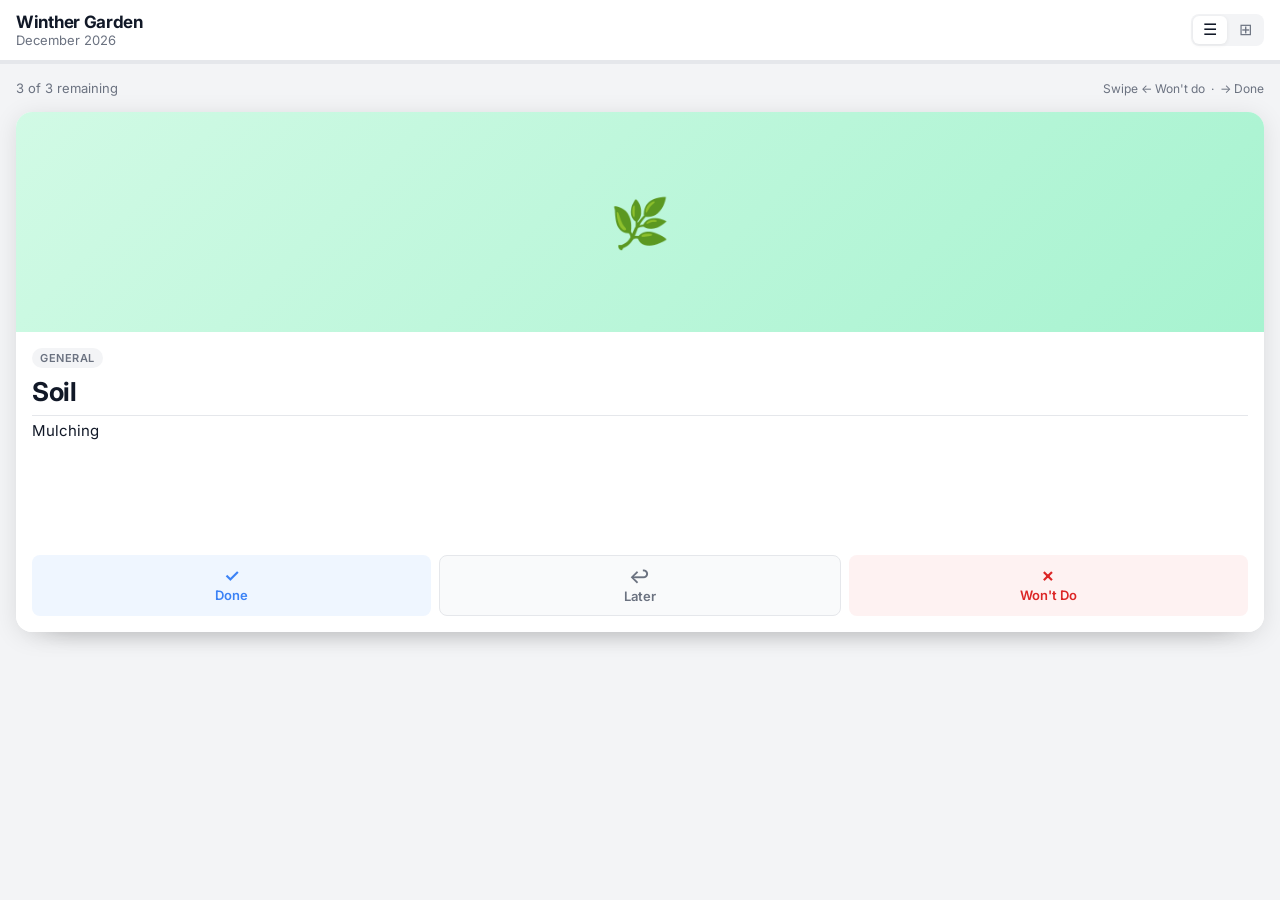
==== index.html @ db752d7e "Initial commit — Winther Garden seasonal care app" ====
<!DOCTYPE html>
<html lang="en">
<head>
  <meta charset="UTF-8">
  <meta name="viewport" content="width=device-width, initial-scale=1.0, viewport-fit=cover">
  <meta name="apple-mobile-web-app-capable" content="yes">
  <meta name="apple-mobile-web-app-status-bar-style" content="default">
  <meta name="theme-color" content="#ffffff">
  <title>Winther Garden</title>
  <link rel="stylesheet" href="styles.css">
</head>
<body>

  <header class="header">
    <div class="header-left">
      <span class="header-title">Winther Garden</span>
      <span class="header-month"></span>
    </div>
    <div class="header-right">
      <div class="view-toggle">
        <button class="view-btn active" data-view="stack" title="Stack view">☰</button>
        <button class="view-btn" data-view="grid" title="Grid view">⊞</button>
      </div>
    </div>
  </header>

  <div class="progress-bar">
    <div class="progress-fill" style="width:0%"></div>
  </div>

  <!-- Stack View -->
  <div id="stack-view">
    <div class="stack-meta">
      <span class="remaining"></span>
      <span class="stack-hint-inline" style="font-size:12px;color:var(--text-muted);">Swipe ← Won't do &nbsp;·&nbsp; → Done</span>
    </div>
    <div class="card-stage"></div>
    <div class="done-section"></div>
  </div>

  <!-- Grid View -->
  <div id="grid-view" style="display:none">
    <div class="month-nav">
      <button class="month-nav-btn prev-month">&#8249;</button>
      <div class="month-nav-label"></div>
      <button class="month-nav-btn next-month">&#8250;</button>
    </div>
    <div class="grid-filter"></div>
    <div class="grid-cards"></div>
  </div>

  <!-- Modal -->
  <div class="modal-overlay" id="modal-overlay">
    <div class="modal-sheet"></div>
  </div>

  <script src="app.js"></script>
</body>
</html>
---- styles.css ----
@import url('https://fonts.googleapis.com/css2?family=Inter:wght@300;400;500;600;700&display=swap');

*, *::before, *::after { box-sizing: border-box; margin: 0; padding: 0; }

:root {
  --primary: #3B82F6;
  --primary-dark: #2563EB;
  --secondary: #8B5CF6;
  --success: #16A34A;
  --warning: #D97706;
  --danger: #DC2626;
  --surface: #FFFFFF;
  --bg: #F3F4F6;
  --text: #111827;
  --text-muted: #6B7280;
  --border: #E5E7EB;
  --shadow: 0 4px 24px rgba(0,0,0,0.10);
  --shadow-sm: 0 1px 4px rgba(0,0,0,0.07);
  --radius: 16px;
  --radius-sm: 8px;
}

html { height: 100%; }

body {
  font-family: 'Inter', system-ui, sans-serif;
  background: var(--bg);
  color: var(--text);
  min-height: 100%;
  -webkit-font-smoothing: antialiased;
  overscroll-behavior: none;
}

/* ── HEADER ─────────────────────────────── */
.header {
  position: sticky;
  top: 0;
  z-index: 100;
  background: var(--surface);
  border-bottom: 1px solid var(--border);
  padding: 12px 16px;
  display: flex;
  align-items: center;
  justify-content: space-between;
  gap: 8px;
}

.header-left { display: flex; flex-direction: column; }
.header-title { font-size: 17px; font-weight: 700; letter-spacing: -0.3px; }
.header-month { font-size: 13px; color: var(--text-muted); font-weight: 400; }

.header-right { display: flex; align-items: center; gap: 8px; }

.view-toggle {
  display: flex;
  background: var(--bg);
  border-radius: 8px;
  padding: 2px;
  gap: 2px;
}

.view-btn {
  border: none;
  background: none;
  padding: 6px 10px;
  border-radius: 6px;
  cursor: pointer;
  font-size: 16px;
  color: var(--text-muted);
  transition: background 0.15s, color 0.15s;
  line-height: 1;
}
.view-btn.active {
  background: var(--surface);
  color: var(--text);
  box-shadow: var(--shadow-sm);
}

/* ── PROGRESS BAR ────────────────────────── */
.progress-bar {
  height: 3px;
  background: var(--border);
}
.progress-fill {
  height: 100%;
  background: var(--primary);
  transition: width 0.4s ease;
}

/* ── STACK VIEW ──────────────────────────── */
#stack-view {
  padding: 16px;
  min-height: calc(100vh - 120px);
}

.stack-meta {
  display: flex;
  justify-content: space-between;
  align-items: center;
  margin-bottom: 16px;
  font-size: 13px;
  color: var(--text-muted);
}

.stack-hint {
  font-size: 12px;
  color: var(--text-muted);
  text-align: center;
  margin-bottom: 12px;
  display: flex;
  align-items: center;
  justify-content: center;
  gap: 16px;
}
.hint-item { display: flex; align-items: center; gap: 4px; }

/* card wrapper for swipe */
.card-stage {
  position: relative;
  height: 480px;
  margin-bottom: 16px;
}

.card {
  position: absolute;
  inset: 0;
  background: var(--surface);
  border-radius: var(--radius);
  box-shadow: var(--shadow);
  overflow: hidden;
  display: flex;
  flex-direction: column;
  touch-action: none;
  user-select: none;
  cursor: grab;
  transition: box-shadow 0.2s;
}
.card:active { cursor: grabbing; }

.card.is-swiping { transition: none; }

.card.swipe-right {
  animation: swipeRight 0.35s ease forwards;
}
.card.swipe-left {
  animation: swipeLeft 0.35s ease forwards;
}
.card.animate-to-back {
  animation: cardToBack 0.65s cubic-bezier(0.25, 0.46, 0.45, 0.94) forwards;
  pointer-events: none;
}

@keyframes swipeRight {
  to { transform: translateX(110%) rotate(12deg); opacity: 0; }
}
@keyframes swipeLeft {
  to { transform: translateX(-110%) rotate(-12deg); opacity: 0; }
}

/* Card arcs right-and-up, dips behind the stack, settles at the back */
@keyframes cardToBack {
  0%   { transform: translate(0,    0)    rotate( 0deg) scale(1.00); z-index: 10; }
  28%  { transform: translate(90px, -24px) rotate(18deg) scale(0.92); z-index: 10; }
  29%  { transform: translate(90px, -24px) rotate(18deg) scale(0.92); z-index:  0; }
  60%  { transform: translate(24px,  32px) rotate( 5deg) scale(0.88); z-index:  0; }
  100% { transform: translate(0,    14px) rotate( 0deg) scale(0.93); z-index:  0; }
}

/* stacked cards peek */
.card:nth-child(2) {
  transform: translateY(6px) scale(0.97);
  z-index: 1;
}
.card:nth-child(3) {
  transform: translateY(12px) scale(0.94);
  z-index: 0;
}
.card:nth-child(n+4) {
  transform: translateY(14px) scale(0.93);
  z-index: -1;
  opacity: 0;
}

/* swipe indicator overlays */
.swipe-indicator {
  position: absolute;
  top: 20px;
  font-size: 22px;
  font-weight: 700;
  padding: 6px 14px;
  border-radius: 8px;
  border-width: 3px;
  border-style: solid;
  opacity: 0;
  transition: opacity 0.1s;
  z-index: 10;
  pointer-events: none;
}
.swipe-indicator.done-label {
  left: 20px;
  color: var(--primary);
  border-color: var(--primary);
  background: rgba(59,130,246,0.08);
}
.swipe-indicator.skip-label {
  right: 20px;
  color: var(--danger);
  border-color: var(--danger);
  background: rgba(220,38,38,0.08);
}

.card-photo {
  width: 100%;
  height: 220px;
  object-fit: cover;
  background: #D1FAE5;
  flex-shrink: 0;
}
.card-photo-placeholder {
  width: 100%;
  height: 220px;
  background: linear-gradient(135deg, #D1FAE5 0%, #A7F3D0 100%);
  display: flex;
  align-items: center;
  justify-content: center;
  font-size: 48px;
  font-weight: 700;
  color: #059669;
  flex-shrink: 0;
}

.card-body {
  padding: 16px;
  flex: 1;
  display: flex;
  flex-direction: column;
  gap: 8px;
  overflow-y: auto;
}

.card-badge {
  display: inline-block;
  font-size: 11px;
  font-weight: 600;
  text-transform: uppercase;
  letter-spacing: 0.5px;
  padding: 3px 8px;
  border-radius: 99px;
  background: var(--bg);
  color: var(--text-muted);
  align-self: flex-start;
}

.card-name {
  font-size: 22px;
  font-weight: 700;
  letter-spacing: -0.5px;
  line-height: 1.2;
}

.card-scientific {
  font-size: 13px;
  font-style: italic;
  color: var(--text-muted);
}

.card-task {
  font-size: 15px;
  line-height: 1.5;
  color: var(--text);
  flex: 1;
  padding-top: 4px;
  border-top: 1px solid var(--border);
}

.card-actions {
  display: flex;
  gap: 8px;
  padding: 12px 16px 16px;
  background: var(--surface);
}

.action-btn {
  flex: 1;
  border: none;
  border-radius: var(--radius-sm);
  padding: 12px 8px;
  font-size: 13px;
  font-weight: 600;
  cursor: pointer;
  transition: opacity 0.15s, transform 0.1s;
  font-family: inherit;
  display: flex;
  flex-direction: column;
  align-items: center;
  gap: 4px;
  line-height: 1;
}
.action-btn:active { transform: scale(0.96); }
.action-btn .btn-icon { font-size: 18px; }

.btn-done     { background: #EFF6FF; color: var(--primary); }
.btn-later    { background: #F9FAFB; color: var(--text-muted); border: 1px solid var(--border); }
.btn-skip     { background: #FEF2F2; color: var(--danger); }

/* Done section */
.done-section {
  margin-top: 8px;
}
.done-section-title {
  font-size: 13px;
  font-weight: 600;
  color: var(--text-muted);
  text-transform: uppercase;
  letter-spacing: 0.5px;
  margin-bottom: 12px;
  display: flex;
  align-items: center;
  gap: 8px;
}
.done-section-title::after {
  content: '';
  flex: 1;
  height: 1px;
  background: var(--border);
}

.done-list { display: flex; flex-direction: column; gap: 8px; }

.done-card {
  background: var(--surface);
  border-radius: var(--radius-sm);
  padding: 12px;
  display: flex;
  align-items: center;
  gap: 12px;
  opacity: 0.7;
  box-shadow: var(--shadow-sm);
}
.done-card-img {
  width: 44px;
  height: 44px;
  border-radius: 8px;
  object-fit: cover;
  flex-shrink: 0;
  background: #D1FAE5;
}
.done-card-info { flex: 1; }
.done-card-name { font-size: 14px; font-weight: 600; }
.done-card-status { font-size: 12px; color: var(--text-muted); }
.status-done { color: var(--primary); }
.status-wont { color: var(--danger); }

.empty-state {
  text-align: center;
  padding: 48px 24px;
  color: var(--text-muted);
}
.empty-state-icon { font-size: 48px; margin-bottom: 12px; }
.empty-state-title { font-size: 18px; font-weight: 600; color: var(--text); margin-bottom: 8px; }
.empty-state-text { font-size: 14px; line-height: 1.5; }

/* ── GRID VIEW ───────────────────────────── */
#grid-view {
  padding: 16px;
  display: none;
}

.month-nav {
  display: flex;
  align-items: center;
  justify-content: center;
  gap: 16px;
  margin-bottom: 16px;
}
.month-nav-btn {
  border: none;
  background: var(--surface);
  border-radius: var(--radius-sm);
  width: 36px;
  height: 36px;
  font-size: 18px;
  cursor: pointer;
  display: flex;
  align-items: center;
  justify-content: center;
  box-shadow: var(--shadow-sm);
  color: var(--text);
  transition: background 0.15s;
}
.month-nav-btn:hover { background: var(--bg); }
.month-nav-btn:disabled { opacity: 0.3; cursor: default; }

.month-nav-label {
  font-size: 16px;
  font-weight: 700;
  min-width: 160px;
  text-align: center;
}
.month-nav-current { color: var(--primary); }

.grid-filter {
  display: flex;
  gap: 6px;
  flex-wrap: wrap;
  margin-bottom: 16px;
  justify-content: center;
}
.filter-chip {
  border: 1px solid var(--border);
  background: var(--surface);
  border-radius: 99px;
  padding: 5px 12px;
  font-size: 12px;
  font-weight: 500;
  cursor: pointer;
  color: var(--text-muted);
  transition: all 0.15s;
}
.filter-chip.active {
  background: var(--primary);
  border-color: var(--primary);
  color: white;
}

.grid-cards {
  display: grid;
  grid-template-columns: repeat(2, 1fr);
  gap: 12px;
}

@media (min-width: 600px) {
  .grid-cards { grid-template-columns: repeat(3, 1fr); }
}

.mini-card {
  background: var(--surface);
  border-radius: var(--radius-sm);
  overflow: hidden;
  box-shadow: var(--shadow-sm);
  cursor: pointer;
  transition: transform 0.15s, box-shadow 0.15s;
  position: relative;
}
.mini-card:active { transform: scale(0.97); }
.mini-card:hover { box-shadow: var(--shadow); }

.mini-card.state-done    { opacity: 0.6; }
.mini-card.state-wont_do { opacity: 0.5; }
.mini-card.state-pending { opacity: 1; }

.mini-card-photo {
  width: 100%;
  height: 90px;
  object-fit: cover;
  background: #D1FAE5;
  display: block;
}
.mini-card-placeholder {
  width: 100%;
  height: 90px;
  background: linear-gradient(135deg, #D1FAE5 0%, #A7F3D0 100%);
  display: flex;
  align-items: center;
  justify-content: center;
  font-size: 28px;
  font-weight: 700;
  color: #059669;
}

.mini-card-body { padding: 8px; }
.mini-card-name { font-size: 13px; font-weight: 600; line-height: 1.3; }
.mini-card-task { font-size: 11px; color: var(--text-muted); line-height: 1.4; margin-top: 3px; display: -webkit-box; -webkit-line-clamp: 2; -webkit-box-orient: vertical; overflow: hidden; }

.mini-card-status-badge {
  position: absolute;
  top: 6px;
  right: 6px;
  width: 24px;
  height: 24px;
  border-radius: 50%;
  display: flex;
  align-items: center;
  justify-content: center;
  font-size: 12px;
  font-weight: 700;
}
.badge-done    { background: var(--primary); color: white; }
.badge-wont_do { background: var(--danger); color: white; }
.badge-later   { background: var(--warning); color: white; }

/* ── MINI CARD MODAL (tap in grid) ─────── */
.modal-overlay {
  position: fixed;
  inset: 0;
  background: rgba(0,0,0,0.5);
  z-index: 200;
  display: flex;
  align-items: flex-end;
  opacity: 0;
  pointer-events: none;
  transition: opacity 0.25s;
}
.modal-overlay.open {
  opacity: 1;
  pointer-events: all;
}
.modal-sheet {
  background: var(--surface);
  border-radius: 20px 20px 0 0;
  width: 100%;
  max-height: 80vh;
  overflow-y: auto;
  transform: translateY(100%);
  transition: transform 0.3s ease;
}
.modal-overlay.open .modal-sheet {
  transform: translateY(0);
}

.modal-handle {
  width: 36px;
  height: 4px;
  background: var(--border);
  border-radius: 2px;
  margin: 12px auto 0;
}

.modal-photo {
  width: 100%;
  height: 200px;
  object-fit: cover;
  background: #D1FAE5;
}
.modal-placeholder {
  width: 100%;
  height: 200px;
  background: linear-gradient(135deg, #D1FAE5, #A7F3D0);
  display: flex;
  align-items: center;
  justify-content: center;
  font-size: 56px;
  font-weight: 700;
  color: #059669;
}

.modal-content { padding: 20px; }
.modal-badge { font-size: 11px; font-weight: 600; text-transform: uppercase; letter-spacing: 0.5px; color: var(--text-muted); }
.modal-name { font-size: 24px; font-weight: 700; margin-top: 4px; }
.modal-scientific { font-size: 13px; font-style: italic; color: var(--text-muted); margin-top: 2px; }
.modal-task { font-size: 15px; line-height: 1.5; margin-top: 16px; padding-top: 16px; border-top: 1px solid var(--border); }

.modal-actions {
  display: flex;
  gap: 8px;
  padding: 16px 20px 32px;
}

/* Responsive tweaks */
@media (min-width: 480px) {
  .card-stage { height: 520px; }
  .card-name { font-size: 26px; }
}
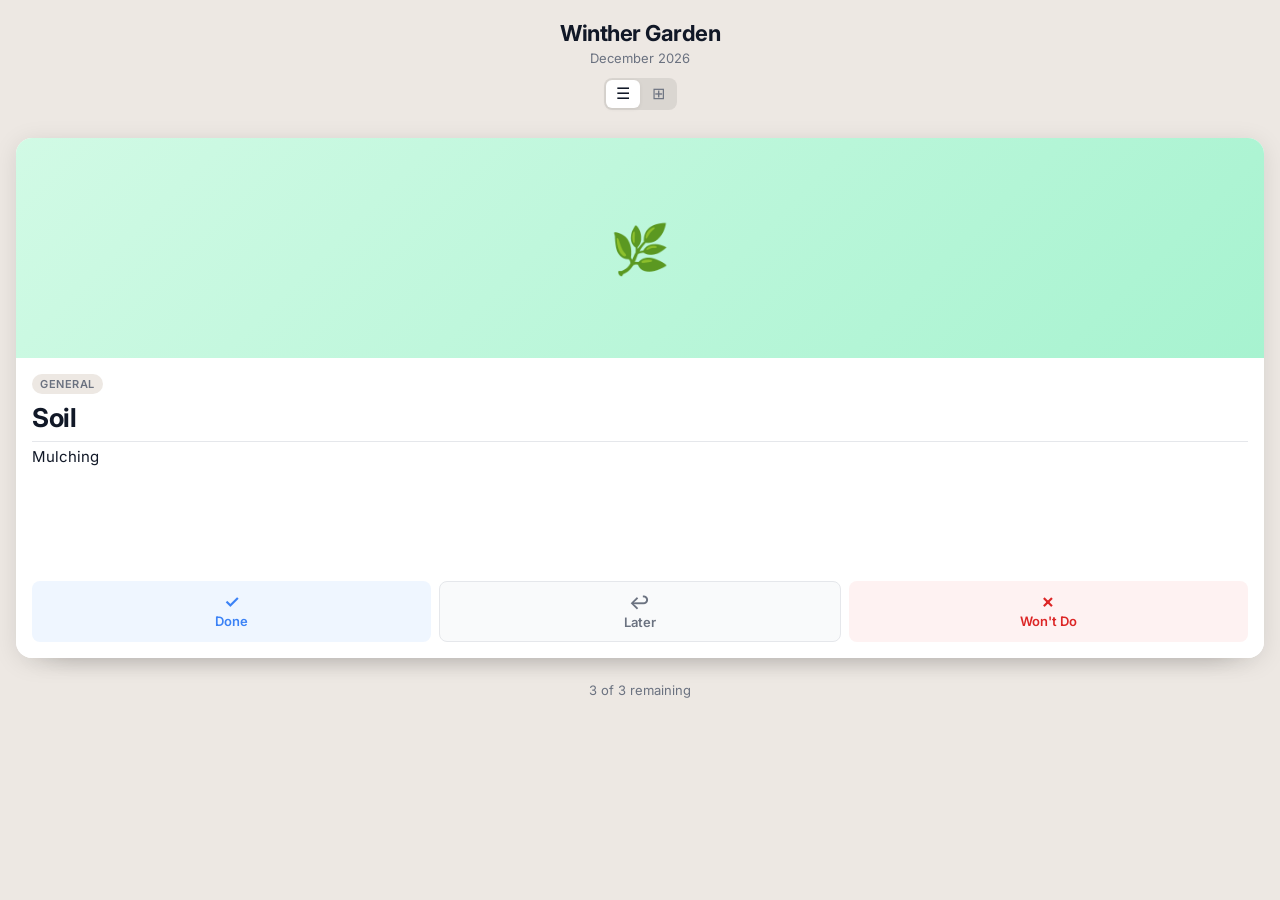
==== commit 0b067fe6: "Design refresh: warm greige palette, simplified header, cleaner UI - Rework header to vertical layou" ====
--- a/index.html
+++ b/index.html
@@ -5,36 +5,25 @@
   <meta name="viewport" content="width=device-width, initial-scale=1.0, viewport-fit=cover">
   <meta name="apple-mobile-web-app-capable" content="yes">
   <meta name="apple-mobile-web-app-status-bar-style" content="default">
-  <meta name="theme-color" content="#ffffff">
+  <meta name="theme-color" content="#EDE8E3">
   <title>Winther Garden</title>
   <link rel="stylesheet" href="styles.css">
 </head>
 <body>
 
   <header class="header">
-    <div class="header-left">
-      <span class="header-title">Winther Garden</span>
-      <span class="header-month"></span>
-    </div>
-    <div class="header-right">
-      <div class="view-toggle">
-        <button class="view-btn active" data-view="stack" title="Stack view">☰</button>
-        <button class="view-btn" data-view="grid" title="Grid view">⊞</button>
-      </div>
+    <span class="header-title">Winther Garden</span>
+    <span class="header-month"></span>
+    <div class="view-toggle">
+      <button class="view-btn active" data-view="stack" title="Stack view">☰</button>
+      <button class="view-btn" data-view="grid" title="Grid view">⊞</button>
     </div>
   </header>
 
-  <div class="progress-bar">
-    <div class="progress-fill" style="width:0%"></div>
-  </div>
-
   <!-- Stack View -->
   <div id="stack-view">
-    <div class="stack-meta">
-      <span class="remaining"></span>
-      <span class="stack-hint-inline" style="font-size:12px;color:var(--text-muted);">Swipe ← Won't do &nbsp;·&nbsp; → Done</span>
-    </div>
     <div class="card-stage"></div>
+    <span class="remaining"></span>
     <div class="done-section"></div>
   </div>
 
--- a/styles.css
+++ b/styles.css
@@ -10,7 +10,7 @@
   --warning: #D97706;
   --danger: #DC2626;
   --surface: #FFFFFF;
-  --bg: #F3F4F6;
+  --bg: #EDE8E3;
   --text: #111827;
   --text-muted: #6B7280;
   --border: #E5E7EB;
@@ -36,24 +36,20 @@
   position: sticky;
   top: 0;
   z-index: 100;
-  background: var(--surface);
-  border-bottom: 1px solid var(--border);
-  padding: 12px 16px;
-  display: flex;
-  align-items: center;
-  justify-content: space-between;
-  gap: 8px;
-}
-
-.header-left { display: flex; flex-direction: column; }
-.header-title { font-size: 17px; font-weight: 700; letter-spacing: -0.3px; }
-.header-month { font-size: 13px; color: var(--text-muted); font-weight: 400; }
-
-.header-right { display: flex; align-items: center; gap: 8px; }
+  background: transparent;
+  padding: 20px 16px 12px;
+  display: flex;
+  flex-direction: column;
+  align-items: center;
+  gap: 4px;
+}
+
+.header-title { font-size: 22px; font-weight: 700; letter-spacing: -0.5px; }
+.header-month { font-size: 13px; color: var(--text-muted); font-weight: 400; margin-bottom: 8px; }
 
 .view-toggle {
   display: flex;
-  background: var(--bg);
+  background: rgba(0,0,0,0.08);
   border-radius: 8px;
   padding: 2px;
   gap: 2px;
@@ -76,43 +72,19 @@
   box-shadow: var(--shadow-sm);
 }
 
-/* ── PROGRESS BAR ────────────────────────── */
-.progress-bar {
-  height: 3px;
-  background: var(--border);
-}
-.progress-fill {
-  height: 100%;
-  background: var(--primary);
-  transition: width 0.4s ease;
-}
-
 /* ── STACK VIEW ──────────────────────────── */
 #stack-view {
   padding: 16px;
-  min-height: calc(100vh - 120px);
-}
-
-.stack-meta {
-  display: flex;
-  justify-content: space-between;
-  align-items: center;
-  margin-bottom: 16px;
+  min-height: calc(100vh - 140px);
+}
+
+.remaining {
+  display: block;
+  text-align: center;
   font-size: 13px;
   color: var(--text-muted);
-}
-
-.stack-hint {
-  font-size: 12px;
-  color: var(--text-muted);
-  text-align: center;
-  margin-bottom: 12px;
-  display: flex;
-  align-items: center;
-  justify-content: center;
-  gap: 16px;
-}
-.hint-item { display: flex; align-items: center; gap: 4px; }
+  padding: 8px 0 16px;
+}
 
 /* card wrapper for swipe */
 .card-stage {
@@ -336,6 +308,35 @@
   gap: 12px;
   opacity: 0.7;
   box-shadow: var(--shadow-sm);
+  position: relative;
+  overflow: hidden;
+  cursor: grab;
+  touch-action: none;
+  user-select: none;
+}
+.done-card.is-swiping { transition: none; cursor: grabbing; }
+
+.done-hint {
+  position: absolute;
+  top: 0; bottom: 0;
+  display: flex;
+  align-items: center;
+  padding: 0 14px;
+  font-size: 12px;
+  font-weight: 700;
+  opacity: 0;
+  pointer-events: none;
+  white-space: nowrap;
+}
+.reopen-hint {
+  left: 0;
+  color: var(--primary);
+  background: rgba(59,130,246,0.12);
+}
+.toggle-hint {
+  right: 0;
+  color: var(--text-muted);
+  background: rgba(107,114,128,0.10);
 }
 .done-card-img {
   width: 44px;
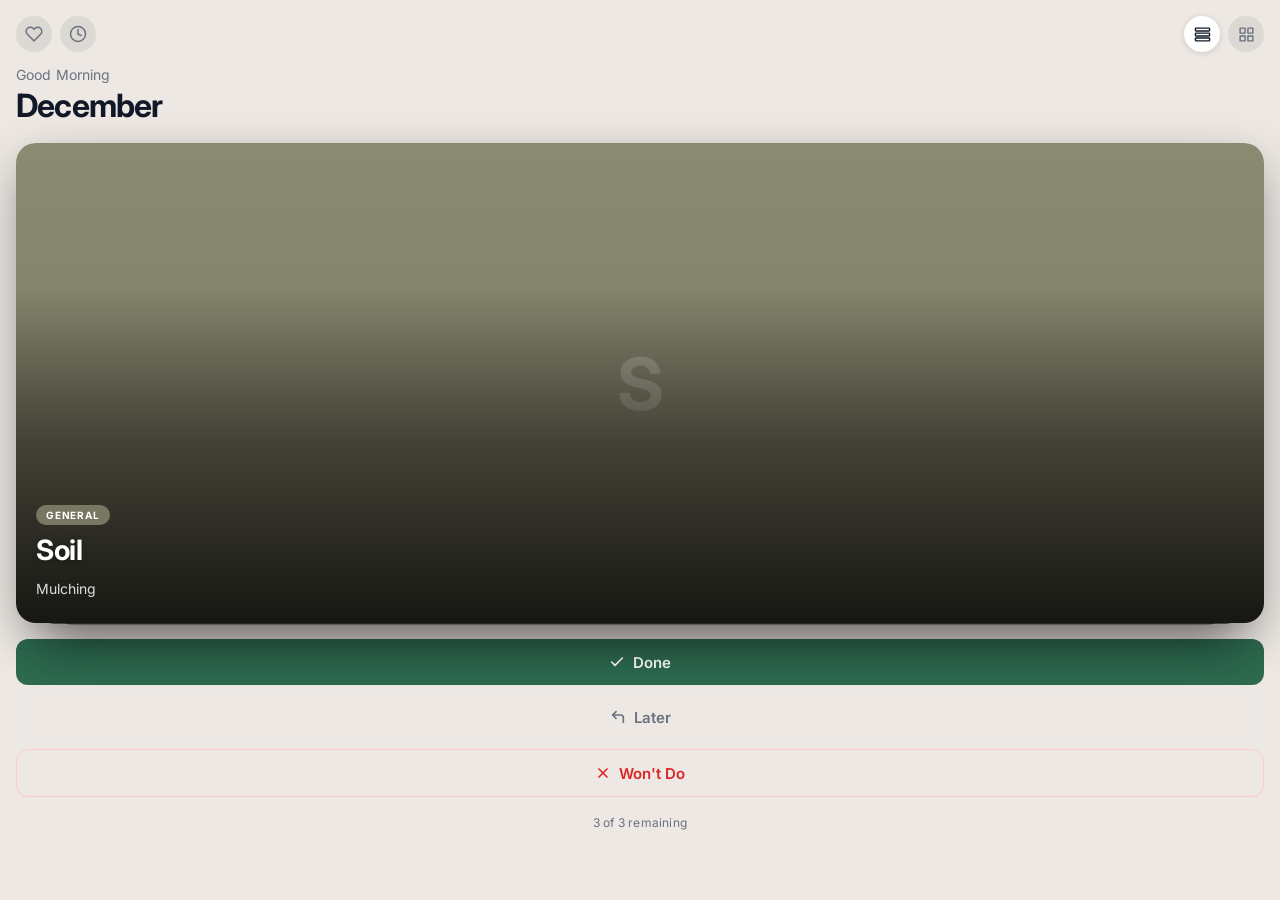
==== commit 41ceb545: "Layer 1: Visual Polish — full-bleed cards, redesigned header & actions - Header: time-aware greeting" ====
--- a/index.html
+++ b/index.html
@@ -12,17 +12,45 @@
 <body>
 
   <header class="header">
-    <span class="header-title">Winther Garden</span>
-    <span class="header-month"></span>
-    <div class="view-toggle">
-      <button class="view-btn active" data-view="stack" title="Stack view">☰</button>
-      <button class="view-btn" data-view="grid" title="Grid view">⊞</button>
+    <div class="header-top">
+      <div class="header-left">
+        <button class="header-icon-btn" title="Favorites">
+          <svg width="18" height="18" viewBox="0 0 24 24" fill="none" stroke="currentColor" stroke-width="2" stroke-linecap="round" stroke-linejoin="round"><path d="M20.84 4.61a5.5 5.5 0 0 0-7.78 0L12 5.67l-1.06-1.06a5.5 5.5 0 0 0-7.78 7.78l1.06 1.06L12 21.23l7.78-7.78 1.06-1.06a5.5 5.5 0 0 0 0-7.78z"/></svg>
+        </button>
+        <button class="header-icon-btn" title="Browse months" id="btn-history">
+          <svg width="18" height="18" viewBox="0 0 24 24" fill="none" stroke="currentColor" stroke-width="2" stroke-linecap="round" stroke-linejoin="round"><circle cx="12" cy="12" r="10"/><polyline points="12 6 12 12 16 14"/></svg>
+        </button>
+      </div>
+      <div class="header-right">
+        <button class="view-btn active" data-view="stack" title="Stack view">
+          <svg width="17" height="17" viewBox="0 0 24 24" fill="none" stroke="currentColor" stroke-width="2" stroke-linecap="round" stroke-linejoin="round"><rect x="2" y="3" width="20" height="4" rx="1"/><rect x="2" y="10" width="20" height="4" rx="1"/><rect x="2" y="17" width="20" height="4" rx="1"/></svg>
+        </button>
+        <button class="view-btn" data-view="grid" title="Grid view">
+          <svg width="17" height="17" viewBox="0 0 24 24" fill="none" stroke="currentColor" stroke-width="2" stroke-linecap="round" stroke-linejoin="round"><rect x="3" y="3" width="7" height="7"/><rect x="14" y="3" width="7" height="7"/><rect x="3" y="14" width="7" height="7"/><rect x="14" y="14" width="7" height="7"/></svg>
+        </button>
+      </div>
     </div>
+    <div class="header-greeting"></div>
+    <div class="header-month-name"></div>
   </header>
 
   <!-- Stack View -->
   <div id="stack-view">
     <div class="card-stage"></div>
+    <div class="stack-actions" style="display:none">
+      <button class="action-btn btn-done" data-action="done">
+        <span class="btn-icon"><svg width="16" height="16" viewBox="0 0 24 24" fill="none" stroke="currentColor" stroke-width="2.5" stroke-linecap="round" stroke-linejoin="round"><polyline points="20 6 9 17 4 12"/></svg></span>
+        Done
+      </button>
+      <button class="action-btn btn-later" data-action="later">
+        <span class="btn-icon"><svg width="16" height="16" viewBox="0 0 24 24" fill="none" stroke="currentColor" stroke-width="2.5" stroke-linecap="round" stroke-linejoin="round"><polyline points="9 14 4 9 9 4"/><path d="M20 20v-7a4 4 0 0 0-4-4H4"/></svg></span>
+        Later
+      </button>
+      <button class="action-btn btn-skip" data-action="wont_do">
+        <span class="btn-icon"><svg width="16" height="16" viewBox="0 0 24 24" fill="none" stroke="currentColor" stroke-width="2.5" stroke-linecap="round" stroke-linejoin="round"><line x1="18" y1="6" x2="6" y2="18"/><line x1="6" y1="6" x2="18" y2="18"/></svg></span>
+        Won't Do
+      </button>
+    </div>
     <span class="remaining"></span>
     <div class="done-section"></div>
   </div>
--- a/styles.css
+++ b/styles.css
@@ -5,7 +5,6 @@
 :root {
   --primary: #3B82F6;
   --primary-dark: #2563EB;
-  --secondary: #8B5CF6;
   --success: #16A34A;
   --warning: #D97706;
   --danger: #DC2626;
@@ -14,10 +13,26 @@
   --text: #111827;
   --text-muted: #6B7280;
   --border: #E5E7EB;
-  --shadow: 0 4px 24px rgba(0,0,0,0.10);
+  --shadow: 0 8px 32px rgba(0,0,0,0.16);
   --shadow-sm: 0 1px 4px rgba(0,0,0,0.07);
+  --shadow-card: 0 16px 48px rgba(0,0,0,0.24);
+  --radius-sm: 8px;
+  --radius-md: 12px;
+  --radius-lg: 20px;
+  --radius-xl: 24px;
   --radius: 16px;
-  --radius-sm: 8px;
+
+  /* Category palette */
+  --cat-general:      #8A8A72;
+  --cat-trees:        #2D6A4F;
+  --cat-shrubs:       #B8829A;
+  --cat-edibles:      #C8704A;
+  --cat-evergreens:   #3A7D44;
+  --cat-ferns:        #5C8A5A;
+  --cat-grasses:      #A08E5A;
+  --cat-vine:         #6B8E6B;
+  --cat-groundcovers: #7B9E87;
+  --cat-perennials:   #7C6FAD;
 }
 
 html { height: 100%; }
@@ -33,90 +48,112 @@
 
 /* ── HEADER ─────────────────────────────── */
 .header {
-  position: sticky;
-  top: 0;
-  z-index: 100;
-  background: transparent;
-  padding: 20px 16px 12px;
+  padding: 16px 16px 20px;
   display: flex;
   flex-direction: column;
-  align-items: center;
-  gap: 4px;
-}
-
-.header-title { font-size: 22px; font-weight: 700; letter-spacing: -0.5px; }
-.header-month { font-size: 13px; color: var(--text-muted); font-weight: 400; margin-bottom: 8px; }
-
-.view-toggle {
-  display: flex;
-  background: rgba(0,0,0,0.08);
-  border-radius: 8px;
-  padding: 2px;
   gap: 2px;
 }
 
+.header-top {
+  display: flex;
+  justify-content: space-between;
+  align-items: center;
+  margin-bottom: 14px;
+}
+
+.header-left,
+.header-right {
+  display: flex;
+  gap: 8px;
+}
+
+.header-icon-btn {
+  width: 36px;
+  height: 36px;
+  border-radius: 50%;
+  border: none;
+  background: rgba(0,0,0,0.07);
+  cursor: pointer;
+  display: flex;
+  align-items: center;
+  justify-content: center;
+  color: var(--text-muted);
+  transition: background 0.15s;
+}
+.header-icon-btn:active { background: rgba(0,0,0,0.14); }
+
+.header-greeting {
+  font-size: 14px;
+  font-weight: 400;
+  color: var(--text-muted);
+  letter-spacing: 0.1px;
+  line-height: 1;
+}
+
+.header-month-name {
+  font-size: 32px;
+  font-weight: 700;
+  letter-spacing: -0.8px;
+  color: var(--text);
+  line-height: 1.1;
+  margin-top: 4px;
+}
+
 .view-btn {
+  width: 36px;
+  height: 36px;
+  border-radius: 50%;
   border: none;
-  background: none;
-  padding: 6px 10px;
-  border-radius: 6px;
+  background: rgba(0,0,0,0.07);
   cursor: pointer;
-  font-size: 16px;
-  color: var(--text-muted);
-  transition: background 0.15s, color 0.15s;
-  line-height: 1;
+  display: flex;
+  align-items: center;
+  justify-content: center;
+  color: var(--text-muted);
+  transition: background 0.15s, color 0.15s, box-shadow 0.15s;
 }
 .view-btn.active {
   background: var(--surface);
   color: var(--text);
-  box-shadow: var(--shadow-sm);
+  box-shadow: 0 1px 6px rgba(0,0,0,0.14);
 }
 
 /* ── STACK VIEW ──────────────────────────── */
 #stack-view {
-  padding: 16px;
-  min-height: calc(100vh - 140px);
+  padding: 0 16px 32px;
 }
 
 .remaining {
   display: block;
   text-align: center;
-  font-size: 13px;
-  color: var(--text-muted);
-  padding: 8px 0 16px;
-}
-
-/* card wrapper for swipe */
+  font-size: 12px;
+  color: var(--text-muted);
+  padding: 14px 0 6px;
+  letter-spacing: 0.2px;
+}
+
+/* Card stage */
 .card-stage {
   position: relative;
-  height: 480px;
-  margin-bottom: 16px;
-}
-
+  height: 440px;
+}
+
+/* ── CARD (full-bleed) ───────────────────── */
 .card {
   position: absolute;
   inset: 0;
-  background: var(--surface);
-  border-radius: var(--radius);
-  box-shadow: var(--shadow);
+  border-radius: var(--radius-lg);
+  box-shadow: var(--shadow-card);
   overflow: hidden;
-  display: flex;
-  flex-direction: column;
   touch-action: none;
   user-select: none;
   cursor: grab;
-  transition: box-shadow 0.2s;
 }
 .card:active { cursor: grabbing; }
-
 .card.is-swiping { transition: none; }
 
-.card.swipe-right {
-  animation: swipeRight 0.35s ease forwards;
-}
-.card.swipe-left {
-  animation: swipeLeft 0.35s ease forwards;
-}
+.card.swipe-right { animation: swipeRight 0.35s ease forwards; }
+.card.swipe-left  { animation: swipeLeft  0.35s ease forwards; }
 .card.animate-to-back {
   animation: cardToBack 0.65s cubic-bezier(0.25, 0.46, 0.45, 0.94) forwards;
   pointer-events: none;
@@ -128,164 +165,207 @@
 @keyframes swipeLeft {
   to { transform: translateX(-110%) rotate(-12deg); opacity: 0; }
 }
-
-/* Card arcs right-and-up, dips behind the stack, settles at the back */
 @keyframes cardToBack {
-  0%   { transform: translate(0,    0)    rotate( 0deg) scale(1.00); z-index: 10; }
+  0%   { transform: translate(0,    0)     rotate( 0deg) scale(1.00); z-index: 10; }
   28%  { transform: translate(90px, -24px) rotate(18deg) scale(0.92); z-index: 10; }
   29%  { transform: translate(90px, -24px) rotate(18deg) scale(0.92); z-index:  0; }
   60%  { transform: translate(24px,  32px) rotate( 5deg) scale(0.88); z-index:  0; }
-  100% { transform: translate(0,    14px) rotate( 0deg) scale(0.93); z-index:  0; }
-}
-
-/* stacked cards peek */
-.card:nth-child(2) {
-  transform: translateY(6px) scale(0.97);
+  100% { transform: translate(0,    14px)  rotate( 0deg) scale(0.93); z-index:  0; }
+}
+
+/* Stacked peek effect */
+.card:nth-child(2) { transform: translateY(8px)  scale(0.97); z-index: 1; }
+.card:nth-child(3) { transform: translateY(16px) scale(0.94); z-index: 0; }
+.card:nth-child(n+4) { transform: translateY(18px) scale(0.93); z-index: -1; opacity: 0; }
+
+/* Background photo / color fill */
+.card-photo {
+  position: absolute;
+  inset: 0;
+  width: 100%;
+  height: 100%;
+  object-fit: cover;
+  z-index: 0;
+  pointer-events: none;
+  display: block;
+}
+.card-photo-placeholder {
+  position: absolute;
+  inset: 0;
+  z-index: 0;
+  display: flex;
+  align-items: center;
+  justify-content: center;
+  font-size: 72px;
+  font-weight: 700;
+  color: rgba(255,255,255,0.25);
+  pointer-events: none;
+}
+
+/* Gradient scrim */
+.card-scrim {
+  position: absolute;
+  inset: 0;
   z-index: 1;
-}
-.card:nth-child(3) {
-  transform: translateY(12px) scale(0.94);
-  z-index: 0;
-}
-.card:nth-child(n+4) {
-  transform: translateY(14px) scale(0.93);
-  z-index: -1;
+  background: linear-gradient(
+    to bottom,
+    rgba(0,0,0,0.00) 0%,
+    rgba(0,0,0,0.04) 30%,
+    rgba(0,0,0,0.52) 62%,
+    rgba(0,0,0,0.84) 100%
+  );
+  pointer-events: none;
+}
+
+/* Swipe color wash */
+.card-wash {
+  position: absolute;
+  inset: 0;
+  z-index: 2;
   opacity: 0;
-}
-
-/* swipe indicator overlays */
+  pointer-events: none;
+  border-radius: inherit;
+}
+
+/* Swipe direction labels */
 .swipe-indicator {
   position: absolute;
-  top: 20px;
-  font-size: 22px;
-  font-weight: 700;
-  padding: 6px 14px;
-  border-radius: 8px;
-  border-width: 3px;
+  top: 22px;
+  font-size: 13px;
+  font-weight: 800;
+  padding: 7px 14px;
+  border-radius: 9px;
+  border-width: 2px;
   border-style: solid;
   opacity: 0;
-  transition: opacity 0.1s;
-  z-index: 10;
-  pointer-events: none;
+  z-index: 6;
+  pointer-events: none;
+  letter-spacing: 1.5px;
+  text-transform: uppercase;
 }
 .swipe-indicator.done-label {
-  left: 20px;
-  color: var(--primary);
-  border-color: var(--primary);
-  background: rgba(59,130,246,0.08);
+  left: 18px;
+  color: #fff;
+  border-color: rgba(255,255,255,0.75);
+  background: rgba(45,106,79,0.75);
 }
 .swipe-indicator.skip-label {
-  right: 20px;
-  color: var(--danger);
-  border-color: var(--danger);
-  background: rgba(220,38,38,0.08);
-}
-
-.card-photo {
-  width: 100%;
-  height: 220px;
-  object-fit: cover;
-  background: #D1FAE5;
-  flex-shrink: 0;
-}
-.card-photo-placeholder {
-  width: 100%;
-  height: 220px;
-  background: linear-gradient(135deg, #D1FAE5 0%, #A7F3D0 100%);
-  display: flex;
-  align-items: center;
-  justify-content: center;
-  font-size: 48px;
-  font-weight: 700;
-  color: #059669;
-  flex-shrink: 0;
-}
-
-.card-body {
-  padding: 16px;
-  flex: 1;
+  right: 18px;
+  color: #fff;
+  border-color: rgba(255,255,255,0.75);
+  background: rgba(185,28,28,0.75);
+}
+
+/* Text content overlay on card */
+.card-overlay {
+  position: absolute;
+  bottom: 0;
+  left: 0;
+  right: 0;
+  z-index: 3;
+  padding: 20px 20px 24px;
   display: flex;
   flex-direction: column;
-  gap: 8px;
-  overflow-y: auto;
+  gap: 5px;
+  pointer-events: none;
 }
 
 .card-badge {
-  display: inline-block;
-  font-size: 11px;
-  font-weight: 600;
+  display: inline-flex;
+  align-items: center;
+  font-size: 10px;
+  font-weight: 700;
   text-transform: uppercase;
-  letter-spacing: 0.5px;
-  padding: 3px 8px;
+  letter-spacing: 0.8px;
+  padding: 4px 10px;
   border-radius: 99px;
-  background: var(--bg);
-  color: var(--text-muted);
   align-self: flex-start;
+  color: white;
+  margin-bottom: 4px;
+  backdrop-filter: blur(4px);
 }
 
 .card-name {
-  font-size: 22px;
-  font-weight: 700;
-  letter-spacing: -0.5px;
-  line-height: 1.2;
+  font-size: 26px;
+  font-weight: 700;
+  letter-spacing: -0.4px;
+  line-height: 1.15;
+  color: #ffffff;
+  text-shadow: 0 1px 6px rgba(0,0,0,0.3);
 }
 
 .card-scientific {
   font-size: 13px;
   font-style: italic;
-  color: var(--text-muted);
+  color: rgba(255,255,255,0.65);
+  margin-top: -2px;
 }
 
 .card-task {
+  font-size: 14px;
+  line-height: 1.55;
+  color: rgba(255,255,255,0.85);
+  margin-top: 6px;
+  display: -webkit-box;
+  -webkit-line-clamp: 3;
+  -webkit-box-orient: vertical;
+  overflow: hidden;
+}
+
+/* ── STACK ACTIONS (below card) ─────────── */
+.stack-actions {
+  display: flex;
+  flex-direction: column;
+  gap: 8px;
+  padding: 16px 0 4px;
+}
+
+.action-btn {
+  width: 100%;
+  border: none;
+  border-radius: var(--radius-md);
+  padding: 15px 20px;
   font-size: 15px;
-  line-height: 1.5;
-  color: var(--text);
-  flex: 1;
-  padding-top: 4px;
-  border-top: 1px solid var(--border);
-}
-
-.card-actions {
-  display: flex;
-  gap: 8px;
-  padding: 12px 16px 16px;
-  background: var(--surface);
-}
-
-.action-btn {
-  flex: 1;
-  border: none;
-  border-radius: var(--radius-sm);
-  padding: 12px 8px;
-  font-size: 13px;
   font-weight: 600;
   cursor: pointer;
-  transition: opacity 0.15s, transform 0.1s;
   font-family: inherit;
   display: flex;
-  flex-direction: column;
-  align-items: center;
-  gap: 4px;
+  align-items: center;
+  justify-content: center;
+  gap: 8px;
+  transition: transform 0.1s, opacity 0.15s;
   line-height: 1;
 }
-.action-btn:active { transform: scale(0.96); }
-.action-btn .btn-icon { font-size: 18px; }
-
-.btn-done     { background: #EFF6FF; color: var(--primary); }
-.btn-later    { background: #F9FAFB; color: var(--text-muted); border: 1px solid var(--border); }
-.btn-skip     { background: #FEF2F2; color: var(--danger); }
-
-/* Done section */
-.done-section {
-  margin-top: 8px;
-}
+.action-btn:active { transform: scale(0.98); opacity: 0.88; }
+
+.btn-done  { background: #2D6A4F; color: #ffffff; }
+.btn-later {
+  background: transparent;
+  color: var(--text-muted);
+  border: 1.5px solid var(--border);
+}
+.btn-skip {
+  background: transparent;
+  color: var(--danger);
+  border: 1.5px solid #FECACA;
+}
+
+.btn-icon {
+  display: flex;
+  align-items: center;
+  flex-shrink: 0;
+}
+
+/* ── DONE SECTION ────────────────────────── */
+.done-section { margin-top: 20px; }
+
 .done-section-title {
-  font-size: 13px;
+  font-size: 11px;
   font-weight: 600;
   color: var(--text-muted);
   text-transform: uppercase;
-  letter-spacing: 0.5px;
-  margin-bottom: 12px;
+  letter-spacing: 0.8px;
+  margin-bottom: 14px;
   display: flex;
   align-items: center;
   gap: 8px;
@@ -297,69 +377,118 @@
   background: var(--border);
 }
 
-.done-list { display: flex; flex-direction: column; gap: 8px; }
-
-.done-card {
-  background: var(--surface);
-  border-radius: var(--radius-sm);
-  padding: 12px;
-  display: flex;
-  align-items: center;
-  gap: 12px;
-  opacity: 0.7;
-  box-shadow: var(--shadow-sm);
+/* Horizontal stamp scroll */
+.done-stamps {
+  display: flex;
+  gap: 10px;
+  overflow-x: auto;
+  padding: 4px 0 20px;
+  -webkit-overflow-scrolling: touch;
+  scrollbar-width: none;
+}
+.done-stamps::-webkit-scrollbar { display: none; }
+
+.stamp-card {
+  flex-shrink: 0;
+  width: 72px;
+  display: flex;
+  flex-direction: column;
+  align-items: center;
+  gap: 6px;
+  cursor: pointer;
+  position: relative;
+  touch-action: none;
+  user-select: none;
+}
+
+.stamp-thumb {
+  width: 64px;
+  height: 64px;
+  border-radius: var(--radius-md);
   position: relative;
   overflow: hidden;
-  cursor: grab;
-  touch-action: none;
-  user-select: none;
-}
-.done-card.is-swiping { transition: none; cursor: grabbing; }
-
+  opacity: 0.82;
+}
+.stamp-thumb img {
+  width: 100%;
+  height: 100%;
+  object-fit: cover;
+  display: block;
+}
+.stamp-color {
+  width: 100%;
+  height: 100%;
+  display: flex;
+  align-items: center;
+  justify-content: center;
+  font-size: 22px;
+  font-weight: 700;
+  color: rgba(255,255,255,0.75);
+}
+.stamp-badge-overlay {
+  position: absolute;
+  inset: 0;
+  background: rgba(0,0,0,0.28);
+  display: flex;
+  align-items: center;
+  justify-content: center;
+  font-size: 20px;
+  color: white;
+}
+
+.stamp-name {
+  font-size: 10px;
+  font-weight: 600;
+  color: var(--text-muted);
+  text-align: center;
+  width: 72px;
+  overflow: hidden;
+  text-overflow: ellipsis;
+  white-space: nowrap;
+  line-height: 1.2;
+}
+
+/* Swipe hint overlays on stamps */
 .done-hint {
   position: absolute;
-  top: 0; bottom: 0;
-  display: flex;
-  align-items: center;
-  padding: 0 14px;
-  font-size: 12px;
+  inset: 0;
+  border-radius: var(--radius-md);
+  display: flex;
+  align-items: center;
+  justify-content: center;
+  font-size: 11px;
   font-weight: 700;
   opacity: 0;
   pointer-events: none;
-  white-space: nowrap;
-}
-.reopen-hint {
-  left: 0;
-  color: var(--primary);
-  background: rgba(59,130,246,0.12);
-}
-.toggle-hint {
-  right: 0;
-  color: var(--text-muted);
-  background: rgba(107,114,128,0.10);
-}
-.done-card-img {
-  width: 44px;
-  height: 44px;
-  border-radius: 8px;
-  object-fit: cover;
-  flex-shrink: 0;
-  background: #D1FAE5;
-}
-.done-card-info { flex: 1; }
-.done-card-name { font-size: 14px; font-weight: 600; }
-.done-card-status { font-size: 12px; color: var(--text-muted); }
-.status-done { color: var(--primary); }
-.status-wont { color: var(--danger); }
-
+  z-index: 5;
+}
+.reopen-hint { background: rgba(59,130,246,0.88); color: white; }
+.toggle-hint { background: rgba(107,114,128,0.82); color: white; }
+
+/* ── EMPTY STATE ─────────────────────────── */
 .empty-state {
   text-align: center;
-  padding: 48px 24px;
-  color: var(--text-muted);
-}
-.empty-state-icon { font-size: 48px; margin-bottom: 12px; }
-.empty-state-title { font-size: 18px; font-weight: 600; color: var(--text); margin-bottom: 8px; }
-.empty-state-text { font-size: 14px; line-height: 1.5; }
+  padding: 40px 24px 32px;
+  color: var(--text-muted);
+}
+.empty-state-icon {
+  font-size: 56px;
+  display: block;
+  margin-bottom: 16px;
+}
+.empty-state-title {
+  font-size: 22px;
+  font-weight: 700;
+  color: var(--text);
+  letter-spacing: -0.3px;
+  margin-bottom: 8px;
+}
+.empty-state-text {
+  font-size: 14px;
+  line-height: 1.6;
+  max-width: 280px;
+  margin: 0 auto;
+}
 
 /* ── GRID VIEW ───────────────────────────── */
 #grid-view {
@@ -403,24 +532,29 @@
 .grid-filter {
   display: flex;
   gap: 6px;
-  flex-wrap: wrap;
-  margin-bottom: 16px;
-  justify-content: center;
-}
+  overflow-x: auto;
+  padding-bottom: 12px;
+  scrollbar-width: none;
+  margin-bottom: 4px;
+}
+.grid-filter::-webkit-scrollbar { display: none; }
+
 .filter-chip {
   border: 1px solid var(--border);
   background: var(--surface);
   border-radius: 99px;
-  padding: 5px 12px;
+  padding: 6px 14px;
   font-size: 12px;
   font-weight: 500;
   cursor: pointer;
   color: var(--text-muted);
   transition: all 0.15s;
+  white-space: nowrap;
+  flex-shrink: 0;
 }
 .filter-chip.active {
-  background: var(--primary);
-  border-color: var(--primary);
+  background: var(--text);
+  border-color: var(--text);
   color: white;
 }
 
@@ -429,14 +563,13 @@
   grid-template-columns: repeat(2, 1fr);
   gap: 12px;
 }
-
 @media (min-width: 600px) {
   .grid-cards { grid-template-columns: repeat(3, 1fr); }
 }
 
 .mini-card {
   background: var(--surface);
-  border-radius: var(--radius-sm);
+  border-radius: var(--radius-md);
   overflow: hidden;
   box-shadow: var(--shadow-sm);
   cursor: pointer;
@@ -444,34 +577,41 @@
   position: relative;
 }
 .mini-card:active { transform: scale(0.97); }
-.mini-card:hover { box-shadow: var(--shadow); }
-
-.mini-card.state-done    { opacity: 0.6; }
-.mini-card.state-wont_do { opacity: 0.5; }
-.mini-card.state-pending { opacity: 1; }
+.mini-card:hover  { box-shadow: var(--shadow); }
+.mini-card.state-done     { opacity: 0.6; }
+.mini-card.state-wont_do  { opacity: 0.5; }
+.mini-card.state-pending  { opacity: 1;   }
 
 .mini-card-photo {
   width: 100%;
   height: 90px;
   object-fit: cover;
-  background: #D1FAE5;
   display: block;
 }
 .mini-card-placeholder {
   width: 100%;
   height: 90px;
-  background: linear-gradient(135deg, #D1FAE5 0%, #A7F3D0 100%);
-  display: flex;
-  align-items: center;
-  justify-content: center;
-  font-size: 28px;
-  font-weight: 700;
-  color: #059669;
+  display: flex;
+  align-items: center;
+  justify-content: center;
 }
 
 .mini-card-body { padding: 8px; }
-.mini-card-name { font-size: 13px; font-weight: 600; line-height: 1.3; }
-.mini-card-task { font-size: 11px; color: var(--text-muted); line-height: 1.4; margin-top: 3px; display: -webkit-box; -webkit-line-clamp: 2; -webkit-box-orient: vertical; overflow: hidden; }
+.mini-card-name {
+  font-size: 13px;
+  font-weight: 600;
+  line-height: 1.3;
+}
+.mini-card-task {
+  font-size: 11px;
+  color: var(--text-muted);
+  line-height: 1.4;
+  margin-top: 3px;
+  display: -webkit-box;
+  -webkit-line-clamp: 2;
+  -webkit-box-orient: vertical;
+  overflow: hidden;
+}
 
 .mini-card-status-badge {
   position: absolute;
@@ -487,10 +627,10 @@
   font-weight: 700;
 }
 .badge-done    { background: var(--primary); color: white; }
-.badge-wont_do { background: var(--danger); color: white; }
+.badge-wont_do { background: var(--danger);  color: white; }
 .badge-later   { background: var(--warning); color: white; }
 
-/* ── MINI CARD MODAL (tap in grid) ─────── */
+/* ── MODAL ───────────────────────────────── */
 .modal-overlay {
   position: fixed;
   inset: 0;
@@ -508,16 +648,14 @@
 }
 .modal-sheet {
   background: var(--surface);
-  border-radius: 20px 20px 0 0;
+  border-radius: var(--radius-xl) var(--radius-xl) 0 0;
   width: 100%;
   max-height: 80vh;
   overflow-y: auto;
   transform: translateY(100%);
   transition: transform 0.3s ease;
 }
-.modal-overlay.open .modal-sheet {
-  transform: translateY(0);
-}
+.modal-overlay.open .modal-sheet { transform: translateY(0); }
 
 .modal-handle {
   width: 36px;
@@ -531,34 +669,66 @@
   width: 100%;
   height: 200px;
   object-fit: cover;
-  background: #D1FAE5;
+  display: block;
 }
 .modal-placeholder {
   width: 100%;
   height: 200px;
-  background: linear-gradient(135deg, #D1FAE5, #A7F3D0);
   display: flex;
   align-items: center;
   justify-content: center;
   font-size: 56px;
-  font-weight: 700;
-  color: #059669;
+  color: rgba(255,255,255,0.7);
 }
 
 .modal-content { padding: 20px; }
-.modal-badge { font-size: 11px; font-weight: 600; text-transform: uppercase; letter-spacing: 0.5px; color: var(--text-muted); }
-.modal-name { font-size: 24px; font-weight: 700; margin-top: 4px; }
-.modal-scientific { font-size: 13px; font-style: italic; color: var(--text-muted); margin-top: 2px; }
-.modal-task { font-size: 15px; line-height: 1.5; margin-top: 16px; padding-top: 16px; border-top: 1px solid var(--border); }
-
+.modal-badge {
+  font-size: 11px;
+  font-weight: 600;
+  text-transform: uppercase;
+  letter-spacing: 0.5px;
+  color: var(--text-muted);
+}
+.modal-name {
+  font-size: 24px;
+  font-weight: 700;
+  margin-top: 4px;
+  letter-spacing: -0.3px;
+}
+.modal-scientific {
+  font-size: 13px;
+  font-style: italic;
+  color: var(--text-muted);
+  margin-top: 2px;
+}
+.modal-task {
+  font-size: 15px;
+  line-height: 1.6;
+  margin-top: 16px;
+  padding-top: 16px;
+  border-top: 1px solid var(--border);
+}
+
+/* Modal actions: original soft 3-col layout */
 .modal-actions {
   display: flex;
   gap: 8px;
   padding: 16px 20px 32px;
 }
-
-/* Responsive tweaks */
+.modal-actions .action-btn {
+  flex: 1;
+  flex-direction: column;
+  padding: 12px 8px;
+  font-size: 12px;
+  gap: 4px;
+  border-radius: var(--radius-sm);
+}
+.modal-actions .btn-done  { background: #EFF6FF; color: var(--primary); border: none; }
+.modal-actions .btn-later { background: #F9FAFB; color: var(--text-muted); border: 1px solid var(--border); }
+.modal-actions .btn-skip  { background: #FEF2F2; color: var(--danger); border: none; }
+
+/* Responsive */
 @media (min-width: 480px) {
-  .card-stage { height: 520px; }
-  .card-name { font-size: 26px; }
-}
+  .card-stage { height: 480px; }
+  .card-name  { font-size: 28px; }
+}
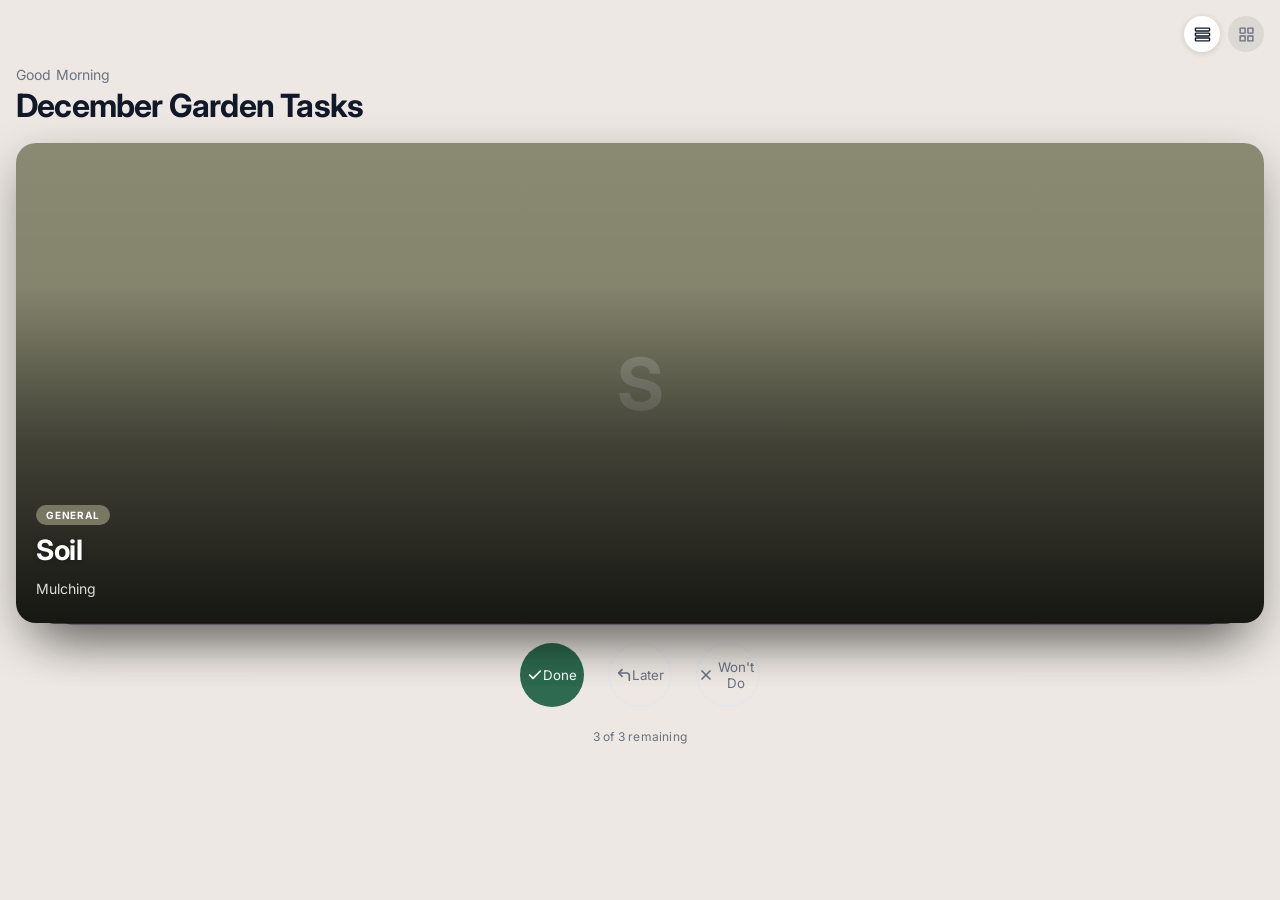
==== commit 0932cc5c: "Refine Layer 1: circular icon buttons, updated headline, remove header icons - Action buttons now ci" ====
--- a/index.html
+++ b/index.html
@@ -13,14 +13,7 @@
 
   <header class="header">
     <div class="header-top">
-      <div class="header-left">
-        <button class="header-icon-btn" title="Favorites">
-          <svg width="18" height="18" viewBox="0 0 24 24" fill="none" stroke="currentColor" stroke-width="2" stroke-linecap="round" stroke-linejoin="round"><path d="M20.84 4.61a5.5 5.5 0 0 0-7.78 0L12 5.67l-1.06-1.06a5.5 5.5 0 0 0-7.78 7.78l1.06 1.06L12 21.23l7.78-7.78 1.06-1.06a5.5 5.5 0 0 0 0-7.78z"/></svg>
-        </button>
-        <button class="header-icon-btn" title="Browse months" id="btn-history">
-          <svg width="18" height="18" viewBox="0 0 24 24" fill="none" stroke="currentColor" stroke-width="2" stroke-linecap="round" stroke-linejoin="round"><circle cx="12" cy="12" r="10"/><polyline points="12 6 12 12 16 14"/></svg>
-        </button>
-      </div>
+      <div class="header-left"></div>
       <div class="header-right">
         <button class="view-btn active" data-view="stack" title="Stack view">
           <svg width="17" height="17" viewBox="0 0 24 24" fill="none" stroke="currentColor" stroke-width="2" stroke-linecap="round" stroke-linejoin="round"><rect x="2" y="3" width="20" height="4" rx="1"/><rect x="2" y="10" width="20" height="4" rx="1"/><rect x="2" y="17" width="20" height="4" rx="1"/></svg>
--- a/styles.css
+++ b/styles.css
@@ -315,40 +315,30 @@
 /* ── STACK ACTIONS (below card) ─────────── */
 .stack-actions {
   display: flex;
-  flex-direction: column;
-  gap: 8px;
-  padding: 16px 0 4px;
+  flex-direction: row;
+  justify-content: center;
+  gap: 24px;
+  padding: 20px 0 8px;
 }
 
 .action-btn {
-  width: 100%;
+  width: 64px;
+  height: 64px;
+  border-radius: 50%;
   border: none;
-  border-radius: var(--radius-md);
-  padding: 15px 20px;
-  font-size: 15px;
-  font-weight: 600;
   cursor: pointer;
   font-family: inherit;
   display: flex;
   align-items: center;
   justify-content: center;
-  gap: 8px;
   transition: transform 0.1s, opacity 0.15s;
-  line-height: 1;
-}
-.action-btn:active { transform: scale(0.98); opacity: 0.88; }
+  flex-shrink: 0;
+}
+.action-btn:active { transform: scale(0.93); opacity: 0.85; }
 
 .btn-done  { background: #2D6A4F; color: #ffffff; }
-.btn-later {
-  background: transparent;
-  color: var(--text-muted);
-  border: 1.5px solid var(--border);
-}
-.btn-skip {
-  background: transparent;
-  color: var(--danger);
-  border: 1.5px solid #FECACA;
-}
+.btn-later { background: transparent; color: var(--text-muted); border: 2px solid var(--border); }
+.btn-skip  { background: transparent; color: var(--text-muted); border: 2px solid var(--border); }
 
 .btn-icon {
   display: flex;
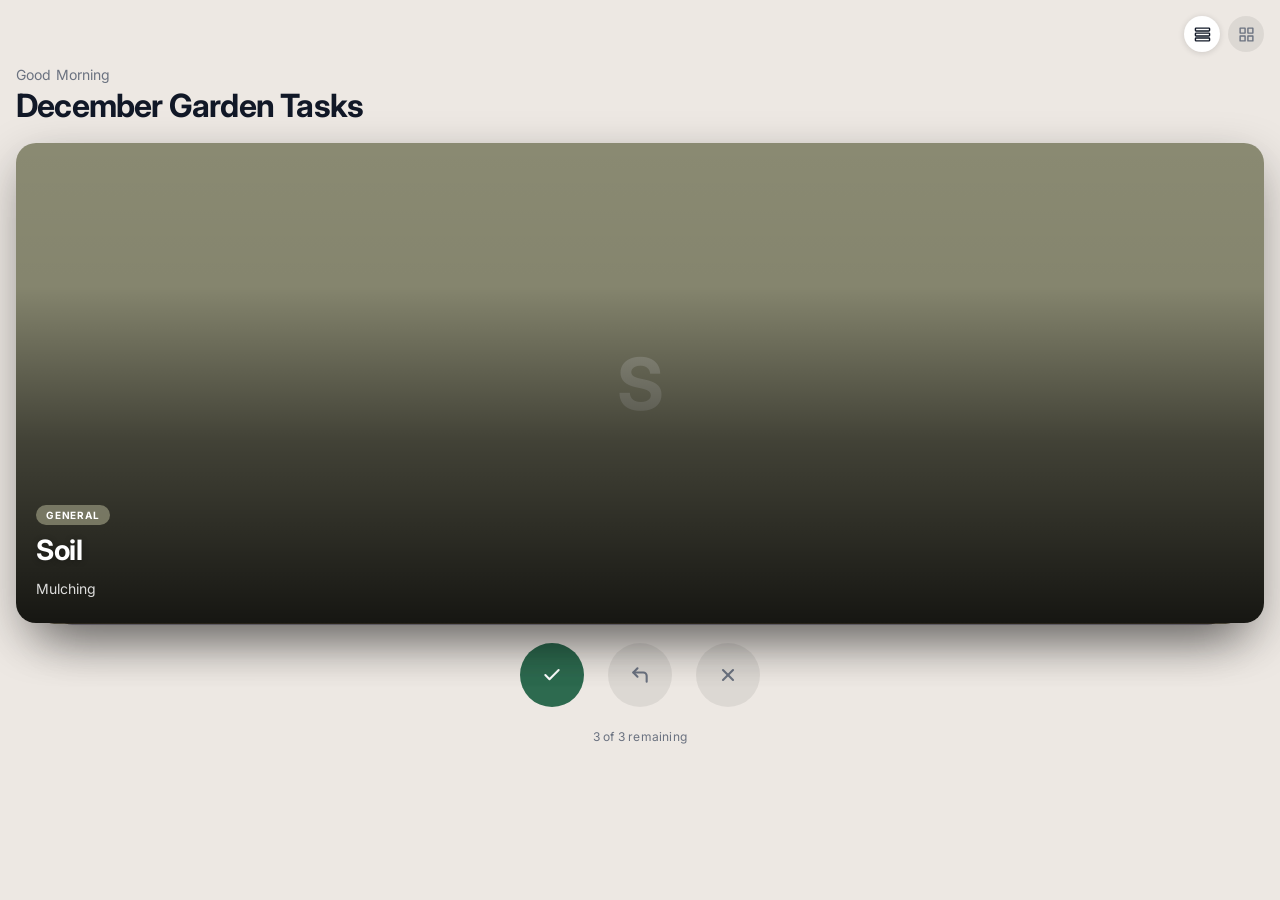
==== commit 1973c470: "Buttons: icon-only, grey filled circles for Later and Won't Do https://claude.ai/code/session_01BVoe" ====
--- a/index.html
+++ b/index.html
@@ -32,16 +32,13 @@
     <div class="card-stage"></div>
     <div class="stack-actions" style="display:none">
       <button class="action-btn btn-done" data-action="done">
-        <span class="btn-icon"><svg width="16" height="16" viewBox="0 0 24 24" fill="none" stroke="currentColor" stroke-width="2.5" stroke-linecap="round" stroke-linejoin="round"><polyline points="20 6 9 17 4 12"/></svg></span>
-        Done
+        <svg width="20" height="20" viewBox="0 0 24 24" fill="none" stroke="currentColor" stroke-width="2.5" stroke-linecap="round" stroke-linejoin="round"><polyline points="20 6 9 17 4 12"/></svg>
       </button>
       <button class="action-btn btn-later" data-action="later">
-        <span class="btn-icon"><svg width="16" height="16" viewBox="0 0 24 24" fill="none" stroke="currentColor" stroke-width="2.5" stroke-linecap="round" stroke-linejoin="round"><polyline points="9 14 4 9 9 4"/><path d="M20 20v-7a4 4 0 0 0-4-4H4"/></svg></span>
-        Later
+        <svg width="20" height="20" viewBox="0 0 24 24" fill="none" stroke="currentColor" stroke-width="2.5" stroke-linecap="round" stroke-linejoin="round"><polyline points="9 14 4 9 9 4"/><path d="M20 20v-7a4 4 0 0 0-4-4H4"/></svg>
       </button>
       <button class="action-btn btn-skip" data-action="wont_do">
-        <span class="btn-icon"><svg width="16" height="16" viewBox="0 0 24 24" fill="none" stroke="currentColor" stroke-width="2.5" stroke-linecap="round" stroke-linejoin="round"><line x1="18" y1="6" x2="6" y2="18"/><line x1="6" y1="6" x2="18" y2="18"/></svg></span>
-        Won't Do
+        <svg width="20" height="20" viewBox="0 0 24 24" fill="none" stroke="currentColor" stroke-width="2.5" stroke-linecap="round" stroke-linejoin="round"><line x1="18" y1="6" x2="6" y2="18"/><line x1="6" y1="6" x2="18" y2="18"/></svg>
       </button>
     </div>
     <span class="remaining"></span>
--- a/styles.css
+++ b/styles.css
@@ -336,9 +336,9 @@
 }
 .action-btn:active { transform: scale(0.93); opacity: 0.85; }
 
-.btn-done  { background: #2D6A4F; color: #ffffff; }
-.btn-later { background: transparent; color: var(--text-muted); border: 2px solid var(--border); }
-.btn-skip  { background: transparent; color: var(--text-muted); border: 2px solid var(--border); }
+.btn-done  { background: #2D6A4F; color: #ffffff; border: none; }
+.btn-later { background: rgba(0,0,0,0.07); color: var(--text-muted); border: none; }
+.btn-skip  { background: rgba(0,0,0,0.07); color: var(--text-muted); border: none; }
 
 .btn-icon {
   display: flex;
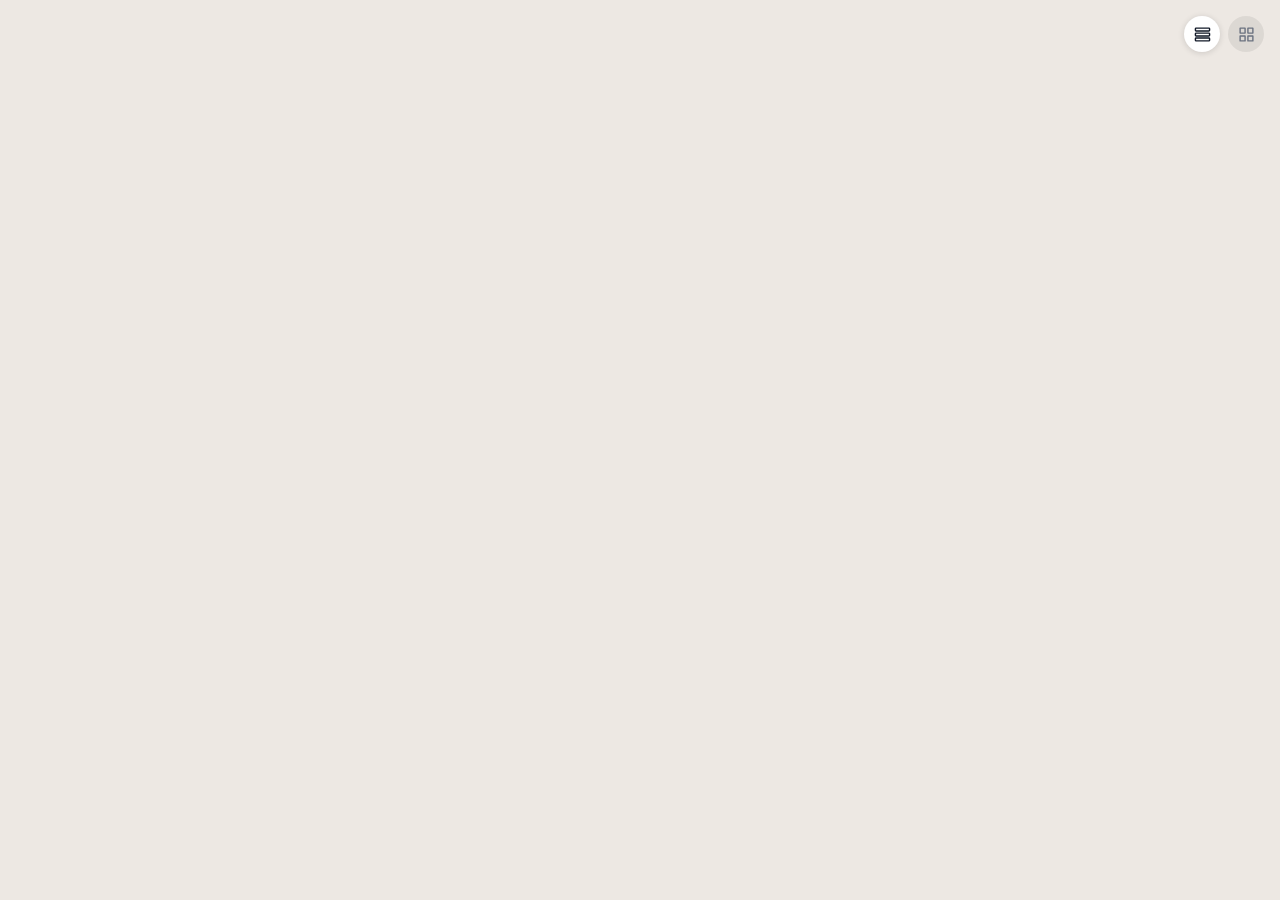
==== commit 267b4ba3: "Layer 2: UX Flow — timeline, later shelf, onboarding, grid month states - Month timeline: 12 dots ab" ====
--- a/index.html
+++ b/index.html
@@ -29,6 +29,8 @@
 
   <!-- Stack View -->
   <div id="stack-view">
+    <div class="month-timeline"></div>
+    <div class="later-shelf"></div>
     <div class="card-stage"></div>
     <div class="stack-actions" style="display:none">
       <button class="action-btn btn-done" data-action="done">
@@ -61,6 +63,27 @@
     <div class="modal-sheet"></div>
   </div>
 
+  <!-- Onboarding -->
+  <div id="onboarding" class="onboarding-overlay" style="display:none">
+    <div class="onboarding-card">
+      <div class="onboarding-emoji">🌿</div>
+      <div class="onboarding-title">Welcome to your garden</div>
+      <div class="onboarding-body">Swipe cards left or right to manage your monthly tasks</div>
+      <div class="onboarding-gestures">
+        <div class="gesture-side">
+          <div class="gesture-arrow">←</div>
+          <div class="gesture-label">Skip</div>
+        </div>
+        <div class="gesture-card">🌱</div>
+        <div class="gesture-side">
+          <div class="gesture-label">Done</div>
+          <div class="gesture-arrow">→</div>
+        </div>
+      </div>
+      <button class="onboarding-btn" id="onboarding-dismiss">Let's go</button>
+    </div>
+  </div>
+
   <script src="app.js"></script>
 </body>
 </html>
--- a/styles.css
+++ b/styles.css
@@ -123,12 +123,20 @@
   padding: 0 16px 32px;
 }
 
-.remaining {
-  display: block;
-  text-align: center;
+.remaining { display: none; }
+
+.card-counter {
+  position: absolute;
+  top: 16px;
+  right: 16px;
+  z-index: 4;
   font-size: 12px;
-  color: var(--text-muted);
-  padding: 14px 0 6px;
+  font-weight: 600;
+  color: rgba(255,255,255,0.9);
+  background: rgba(0,0,0,0.28);
+  padding: 4px 10px;
+  border-radius: 99px;
+  pointer-events: none;
   letter-spacing: 0.2px;
 }
 
@@ -480,6 +488,185 @@
   margin: 0 auto;
 }
 
+/* ── MONTH TIMELINE ─────────────────────── */
+.month-timeline {
+  display: flex;
+  justify-content: space-between;
+  align-items: center;
+  padding: 0 4px 20px;
+}
+
+.tl-dot {
+  display: flex;
+  flex-direction: column;
+  align-items: center;
+  gap: 5px;
+  cursor: default;
+  -webkit-tap-highlight-color: transparent;
+}
+.tl-circle {
+  width: 8px;
+  height: 8px;
+  border-radius: 50%;
+  background: var(--border);
+  transition: transform 0.15s;
+}
+.tl-abbr {
+  font-size: 9px;
+  font-weight: 600;
+  color: var(--border);
+  text-transform: uppercase;
+  letter-spacing: 0.3px;
+}
+.tl-dot.tl-past-good .tl-circle { background: #2D6A4F; }
+.tl-dot.tl-past-good .tl-abbr   { color: #2D6A4F; }
+.tl-dot.tl-past-low  .tl-circle { background: var(--text-muted); opacity: 0.45; }
+.tl-dot.tl-past-low  .tl-abbr   { color: var(--text-muted); opacity: 0.6; }
+.tl-dot.tl-current   .tl-circle {
+  background: #2D6A4F;
+  width: 11px;
+  height: 11px;
+  box-shadow: 0 0 0 3px rgba(45,106,79,0.22);
+}
+.tl-dot.tl-current .tl-abbr { color: #2D6A4F; font-weight: 700; }
+.tl-dot.tl-future  .tl-circle { opacity: 0.25; }
+.tl-dot.tl-past-good,
+.tl-dot.tl-past-low,
+.tl-dot.tl-current { cursor: pointer; }
+.tl-dot.tl-past-good:active .tl-circle,
+.tl-dot.tl-past-low:active  .tl-circle,
+.tl-dot.tl-current:active   .tl-circle { transform: scale(1.4); }
+
+/* ── LATER SHELF ─────────────────────────── */
+.later-shelf {
+  display: none;
+  margin-bottom: 14px;
+}
+.later-shelf-label {
+  font-size: 11px;
+  font-weight: 600;
+  color: var(--warning);
+  text-transform: uppercase;
+  letter-spacing: 0.7px;
+  margin-bottom: 10px;
+}
+.later-shelf-scroll {
+  display: flex;
+  gap: 8px;
+  overflow-x: auto;
+  padding-bottom: 4px;
+  scrollbar-width: none;
+}
+.later-shelf-scroll::-webkit-scrollbar { display: none; }
+
+.later-card {
+  flex-shrink: 0;
+  width: 64px;
+  display: flex;
+  flex-direction: column;
+  align-items: center;
+  gap: 5px;
+  cursor: pointer;
+}
+.later-card-thumb {
+  width: 56px;
+  height: 56px;
+  border-radius: 12px;
+  overflow: hidden;
+  border: 2px solid #FDE68A;
+  flex-shrink: 0;
+}
+.later-card-thumb img,
+.later-card-thumb .later-card-color {
+  width: 100%;
+  height: 100%;
+  object-fit: cover;
+}
+.later-card-color {
+  display: flex;
+  align-items: center;
+  justify-content: center;
+  font-weight: 700;
+  font-size: 18px;
+  color: rgba(255,255,255,0.8);
+}
+.later-card-name {
+  font-size: 9px;
+  font-weight: 600;
+  color: var(--text-muted);
+  text-align: center;
+  width: 64px;
+  overflow: hidden;
+  text-overflow: ellipsis;
+  white-space: nowrap;
+}
+.later-card:active .later-card-thumb { opacity: 0.75; }
+
+/* ── ONBOARDING ──────────────────────────── */
+.onboarding-overlay {
+  position: fixed;
+  inset: 0;
+  background: rgba(0,0,0,0.55);
+  z-index: 400;
+  display: flex;
+  align-items: center;
+  justify-content: center;
+  padding: 24px;
+}
+.onboarding-card {
+  background: var(--surface);
+  border-radius: var(--radius-xl);
+  padding: 32px 24px;
+  text-align: center;
+  max-width: 320px;
+  width: 100%;
+}
+.onboarding-emoji { font-size: 44px; display: block; margin-bottom: 14px; }
+.onboarding-title { font-size: 22px; font-weight: 700; letter-spacing: -0.3px; margin-bottom: 8px; }
+.onboarding-body  { font-size: 14px; color: var(--text-muted); line-height: 1.5; margin-bottom: 24px; }
+.onboarding-gestures {
+  display: flex;
+  align-items: center;
+  justify-content: space-between;
+  background: var(--bg);
+  border-radius: var(--radius-md);
+  padding: 16px 20px;
+  margin-bottom: 24px;
+}
+.gesture-side {
+  display: flex;
+  flex-direction: column;
+  align-items: center;
+  gap: 4px;
+}
+.gesture-arrow { font-size: 22px; color: var(--text-muted); }
+.gesture-label { font-size: 11px; font-weight: 600; color: var(--text-muted); text-transform: uppercase; letter-spacing: 0.5px; }
+.gesture-card {
+  width: 52px;
+  height: 68px;
+  background: var(--surface);
+  border-radius: 12px;
+  box-shadow: var(--shadow);
+  display: flex;
+  align-items: center;
+  justify-content: center;
+  font-size: 28px;
+}
+.onboarding-btn {
+  width: 100%;
+  background: #2D6A4F;
+  color: white;
+  border: none;
+  border-radius: var(--radius-md);
+  padding: 16px;
+  font-size: 16px;
+  font-weight: 600;
+  cursor: pointer;
+  font-family: inherit;
+  transition: opacity 0.15s;
+}
+.onboarding-btn:active { opacity: 0.85; }
+
 /* ── GRID VIEW ───────────────────────────── */
 #grid-view {
   padding: 16px;
@@ -519,6 +706,60 @@
 }
 .month-nav-current { color: var(--primary); }
 
+/* Grid progress bar */
+.grid-progress {
+  margin-bottom: 14px;
+}
+.grid-progress-meta {
+  display: flex;
+  justify-content: space-between;
+  font-size: 12px;
+  color: var(--text-muted);
+  margin-bottom: 6px;
+}
+.grid-progress-track {
+  height: 4px;
+  background: var(--border);
+  border-radius: 99px;
+  overflow: hidden;
+}
+.grid-progress-fill {
+  height: 100%;
+  background: #2D6A4F;
+  border-radius: 99px;
+  transition: width 0.4s ease;
+}
+
+/* Future month cards */
+.mini-card.is-future {
+  opacity: 0.4;
+  pointer-events: none;
+}
+.mini-card-future-tag {
+  position: absolute;
+  top: 6px;
+  left: 6px;
+  font-size: 9px;
+  font-weight: 700;
+  text-transform: uppercase;
+  letter-spacing: 0.5px;
+  background: rgba(0,0,0,0.4);
+  color: white;
+  padding: 2px 7px;
+  border-radius: 99px;
+}
+
+/* Past month modal status */
+.modal-past-status {
+  margin-top: 14px;
+  padding: 10px 14px;
+  background: var(--bg);
+  border-radius: var(--radius-sm);
+  font-size: 13px;
+  color: var(--text-muted);
+  font-weight: 500;
+}
+
 .grid-filter {
   display: flex;
   gap: 6px;
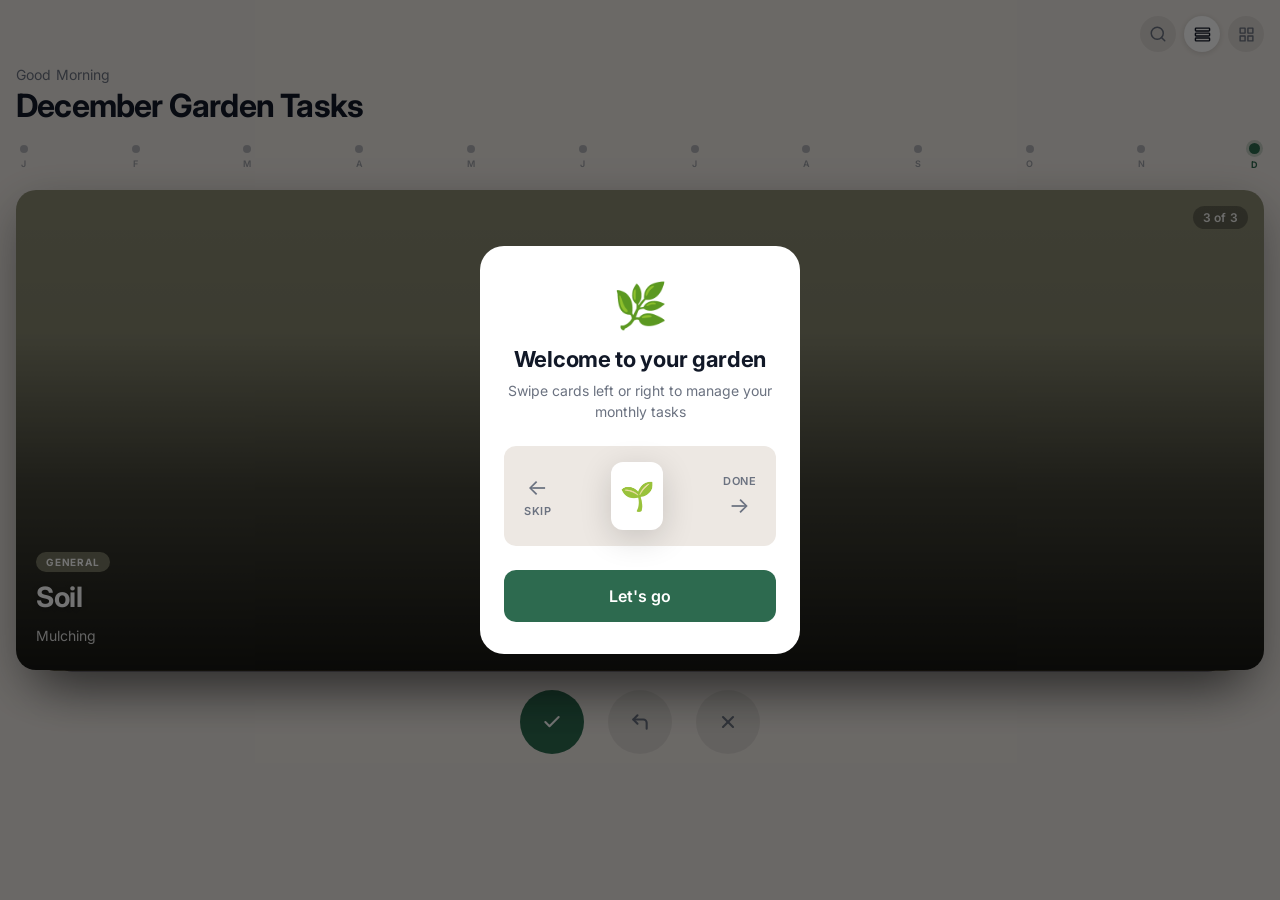
==== commit 330b304a: "Layer 3: Streak badge, quick search, and plant notes - Streak badge: 🔥 count in top-left, tracks con" ====
--- a/index.html
+++ b/index.html
@@ -13,8 +13,15 @@
 
   <header class="header">
     <div class="header-top">
-      <div class="header-left"></div>
+      <div class="header-left">
+        <div class="header-streak" id="header-streak" style="display:none">
+          <span class="streak-fire">🔥</span><span class="streak-count" id="streak-count"></span>
+        </div>
+      </div>
       <div class="header-right">
+        <button class="header-icon-btn" id="btn-search" title="Search plants">
+          <svg width="18" height="18" viewBox="0 0 24 24" fill="none" stroke="currentColor" stroke-width="2" stroke-linecap="round" stroke-linejoin="round"><circle cx="11" cy="11" r="8"/><line x1="21" y1="21" x2="16.65" y2="16.65"/></svg>
+        </button>
         <button class="view-btn active" data-view="stack" title="Stack view">
           <svg width="17" height="17" viewBox="0 0 24 24" fill="none" stroke="currentColor" stroke-width="2" stroke-linecap="round" stroke-linejoin="round"><rect x="2" y="3" width="20" height="4" rx="1"/><rect x="2" y="10" width="20" height="4" rx="1"/><rect x="2" y="17" width="20" height="4" rx="1"/></svg>
         </button>
@@ -63,6 +70,16 @@
     <div class="modal-sheet"></div>
   </div>
 
+  <!-- Search overlay -->
+  <div id="search-overlay" class="search-overlay" style="display:none">
+    <div class="search-bar">
+      <svg width="18" height="18" viewBox="0 0 24 24" fill="none" stroke="currentColor" stroke-width="2" stroke-linecap="round" stroke-linejoin="round"><circle cx="11" cy="11" r="8"/><line x1="21" y1="21" x2="16.65" y2="16.65"/></svg>
+      <input type="text" id="search-input" placeholder="Search plants…" autocomplete="off">
+      <button id="search-close">✕</button>
+    </div>
+    <div id="search-results" class="search-results"></div>
+  </div>
+
   <!-- Onboarding -->
   <div id="onboarding" class="onboarding-overlay" style="display:none">
     <div class="onboarding-card">
--- a/styles.css
+++ b/styles.css
@@ -99,6 +99,158 @@
   margin-top: 4px;
 }
 
+/* Streak badge */
+.header-streak {
+  display: flex;
+  align-items: center;
+  gap: 4px;
+  background: rgba(0,0,0,0.07);
+  border-radius: 99px;
+  padding: 6px 12px 6px 8px;
+  cursor: default;
+}
+.streak-fire  { font-size: 15px; line-height: 1; }
+.streak-count { font-size: 14px; font-weight: 700; color: var(--text); }
+
+/* Search overlay */
+.search-overlay {
+  position: fixed;
+  inset: 0;
+  background: var(--bg);
+  z-index: 300;
+  display: flex;
+  flex-direction: column;
+}
+.search-bar {
+  display: flex;
+  align-items: center;
+  gap: 10px;
+  padding: 16px;
+  background: var(--surface);
+  box-shadow: var(--shadow-sm);
+  color: var(--text-muted);
+  flex-shrink: 0;
+}
+#search-input {
+  flex: 1;
+  border: none;
+  background: none;
+  font-size: 17px;
+  font-family: inherit;
+  color: var(--text);
+  outline: none;
+}
+#search-input::placeholder { color: var(--text-muted); }
+#search-close {
+  border: none;
+  background: rgba(0,0,0,0.07);
+  border-radius: 50%;
+  width: 28px;
+  height: 28px;
+  font-size: 13px;
+  cursor: pointer;
+  color: var(--text-muted);
+  display: flex;
+  align-items: center;
+  justify-content: center;
+  flex-shrink: 0;
+}
+.search-results {
+  flex: 1;
+  overflow-y: auto;
+  padding: 12px 16px;
+}
+.search-empty {
+  text-align: center;
+  padding: 48px 24px;
+  color: var(--text-muted);
+  font-size: 15px;
+}
+.search-result {
+  display: flex;
+  align-items: center;
+  gap: 12px;
+  padding: 12px;
+  background: var(--surface);
+  border-radius: var(--radius-md);
+  margin-bottom: 8px;
+  cursor: pointer;
+  transition: opacity 0.15s;
+}
+.search-result:active { opacity: 0.7; }
+.search-result-thumb {
+  width: 48px;
+  height: 48px;
+  border-radius: 10px;
+  overflow: hidden;
+  flex-shrink: 0;
+}
+.search-result-thumb img,
+.search-result-thumb .search-color {
+  width: 100%; height: 100%; object-fit: cover;
+}
+.search-color {
+  display: flex; align-items: center; justify-content: center;
+  font-weight: 700; font-size: 16px; color: rgba(255,255,255,0.8);
+}
+.search-result-info { flex: 1; min-width: 0; }
+.search-result-name { font-size: 15px; font-weight: 600; }
+.search-result-badge {
+  display: inline-block;
+  font-size: 10px;
+  font-weight: 700;
+  text-transform: uppercase;
+  letter-spacing: 0.5px;
+  padding: 2px 7px;
+  border-radius: 99px;
+  color: white;
+  margin-bottom: 3px;
+}
+.search-result-task {
+  font-size: 12px;
+  color: var(--text-muted);
+  line-height: 1.4;
+  white-space: nowrap;
+  overflow: hidden;
+  text-overflow: ellipsis;
+}
+.search-result-task.no-task { font-style: italic; }
+
+/* Plant notes in modal */
+.modal-note-section {
+  margin-top: 16px;
+  padding-top: 16px;
+  border-top: 1px solid var(--border);
+}
+.modal-note-saved {
+  background: #FFFDE7;
+  border-left: 3px solid #F59E0B;
+  border-radius: 0 var(--radius-sm) var(--radius-sm) 0;
+  padding: 10px 12px;
+  font-size: 14px;
+  line-height: 1.5;
+  color: var(--text);
+  margin-bottom: 10px;
+  white-space: pre-wrap;
+}
+.modal-note-input {
+  width: 100%;
+  border: 1.5px solid var(--border);
+  border-radius: var(--radius-sm);
+  padding: 10px 12px;
+  font-size: 14px;
+  font-family: inherit;
+  color: var(--text);
+  background: var(--surface);
+  resize: none;
+  min-height: 72px;
+  outline: none;
+  transition: border-color 0.15s;
+  line-height: 1.5;
+}
+.modal-note-input:focus { border-color: #2D6A4F; }
+.modal-note-input::placeholder { color: var(--text-muted); }
+
 .view-btn {
   width: 36px;
   height: 36px;
